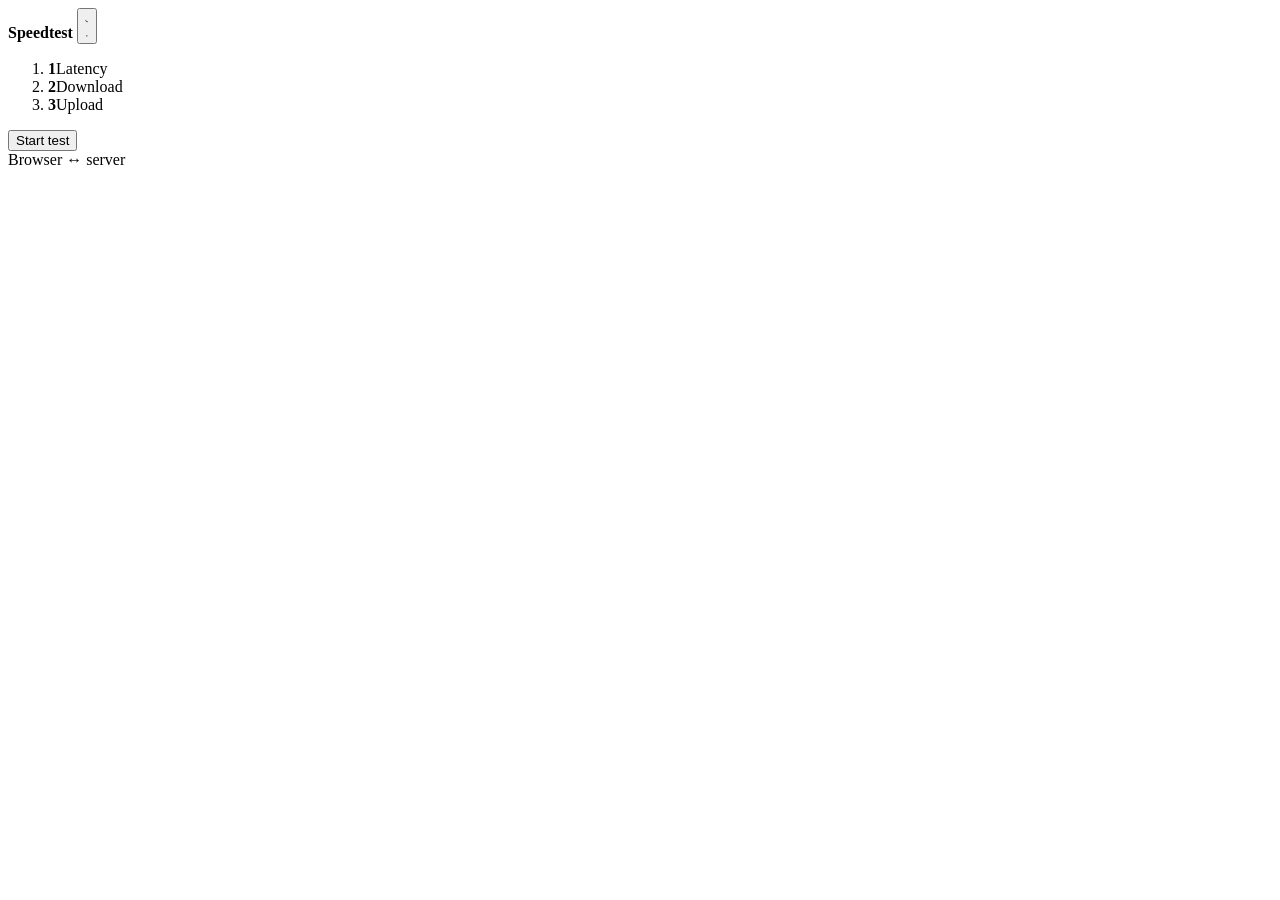
==== web/index.html @ 3033cddf "feat: add dependency-free speedtest service with web UI, iperf3 backend, and container workflow" ====
<!doctype html>
<html lang="en">
  <head>
    <meta charset="utf-8">
    <meta name="viewport" content="width=device-width,initial-scale=1">
    <meta name="color-scheme" content="dark light">
    <title>Speedtest</title>
    <link rel="stylesheet" href="/style.css?hash=__STYLE_HASH__">
  </head>
  <body>
    <main>
      <header>
        <strong>Speedtest</strong>
        <button class="theme" id="theme" type="button"
          aria-label="Switch color theme">
          <svg class="moon" viewBox="0 0 24 24" aria-hidden="true">
            <path
              d="M20.3 15.4A8.5 8.5 0 0 1 8.6 3.7 8.5 8.5 0 1 0 20.3 15.4Z" />
          </svg>
          <svg class="sun" viewBox="0 0 24 24" aria-hidden="true">
            <circle cx="12" cy="12" r="4" />
            <path
              d="M12 2v2M12 20v2M4.9 4.9l1.4 1.4M17.7 17.7l1.4 1.4M2 12h2M20 12h2M4.9 19.1l1.4-1.4M17.7 6.3l1.4-1.4" />
          </svg>
        </button>
      </header>
      <section class="test" aria-live="polite">
        <ol class="stages" aria-label="Test stages">
          <li id="stage-latency"><b>1</b><span>Latency</span></li>
          <li id="stage-download"><b>2</b><span>Download</span></li>
          <li id="stage-upload"><b>3</b><span>Upload</span></li>
        </ol>
        <div class="reading" id="reading" hidden>
          <div><strong id="speed">—</strong> <small id="unit">Mbps</small></div>
          <span id="phase">Ready</span>
        </div>
        <div class="progress" id="progress-track" aria-hidden="true" hidden>
          <i id="progress"></i>
        </div>
        <button id="start"><span>Start test</span></button>
        <div class="metrics" id="metrics" hidden>
          <article><span>Latency</span><div><strong id="latency">—</strong><small>ms</small></div></article>
          <article><span>Jitter</span><div><strong id="jitter">—</strong><small>ms</small></div></article>
          <article><span>Download</span><div><strong id="download">—</strong><small>Mbps</small></div></article>
          <article><span>Upload</span><div><strong id="upload">—</strong><small>Mbps</small></div></article>
        </div>
      </section>
      <footer><span>Browser ↔ server</span><span id="host"></span></footer>
    </main>
    <script src="/app.js?hash=__APP_HASH__" defer></script>
  </body>
</html>
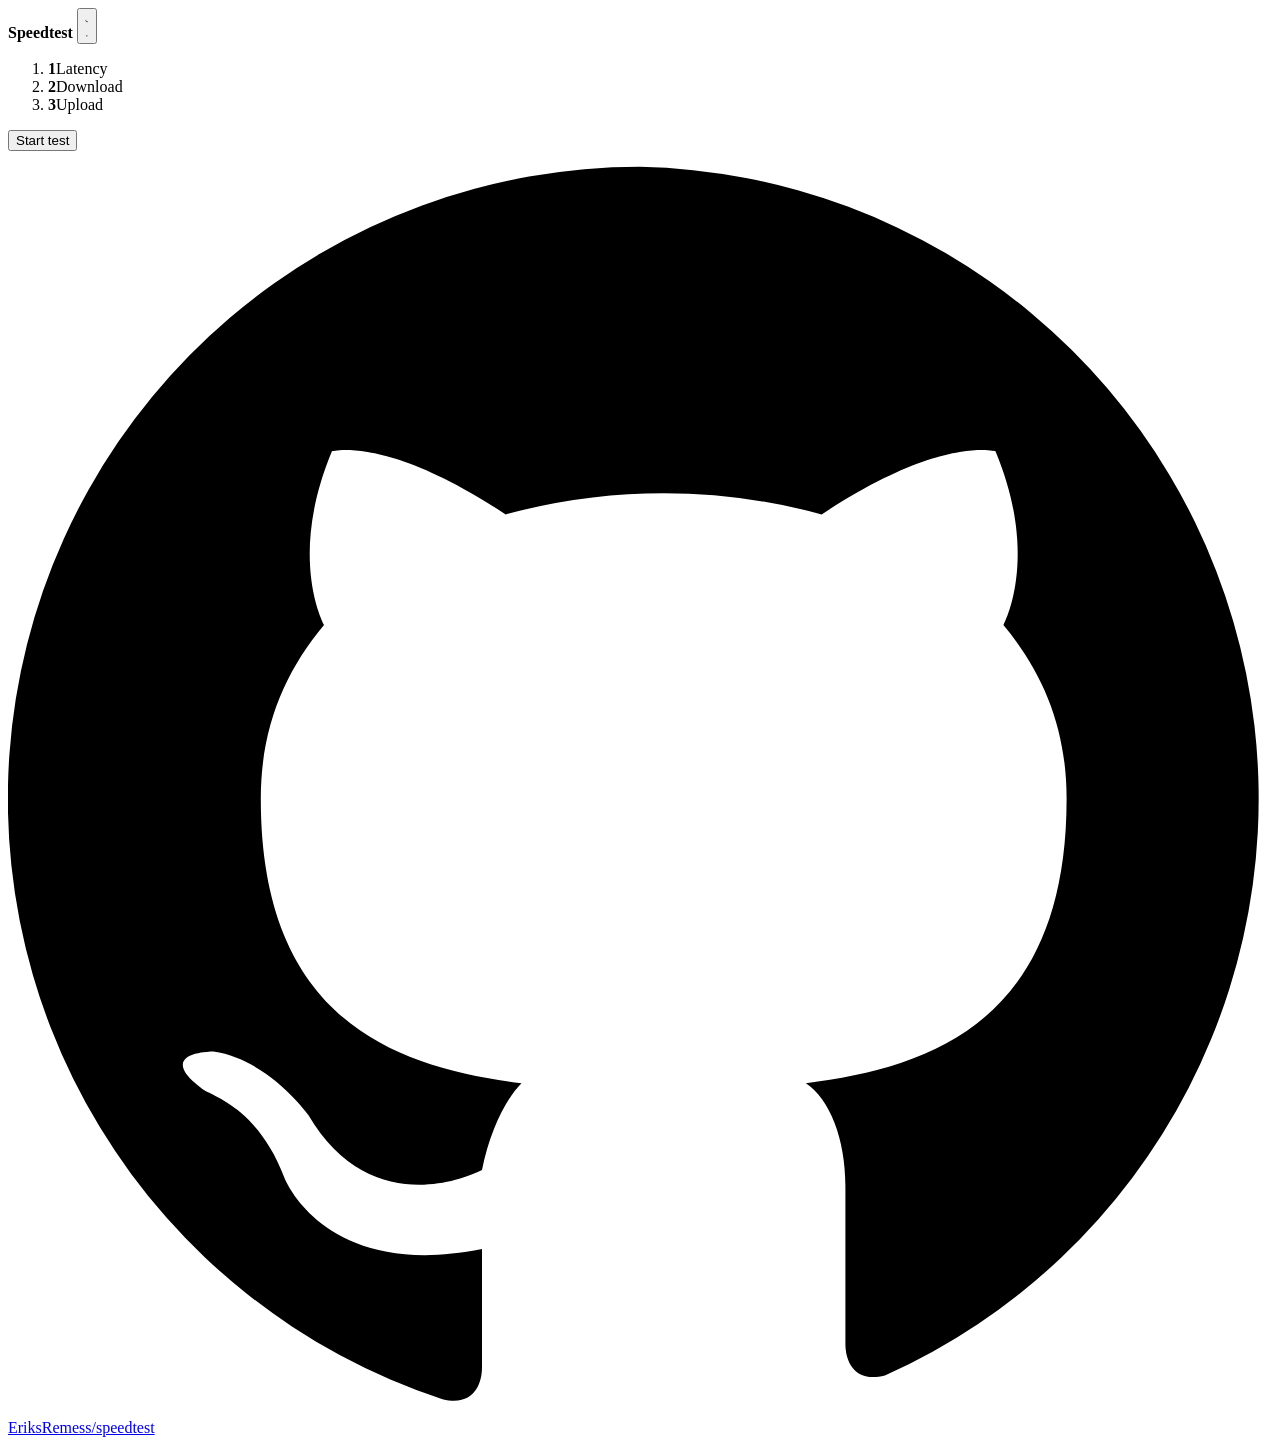
==== commit 5500a130: "feat(web): add GitHub source link to footer" ====
--- a/web/index.html
+++ b/web/index.html
@@ -45,7 +45,17 @@
           <article><span>Upload</span><div><strong id="upload">—</strong><small>Mbps</small></div></article>
         </div>
       </section>
-      <footer><span>Browser ↔ server</span><span id="host"></span></footer>
+      <footer>
+        <a class="source" href="https://github.com/EriksRemess/speedtest"
+          target="_blank" rel="noopener noreferrer">
+          <svg viewBox="0 0 16 16" aria-hidden="true">
+            <path
+              d="M8 .2a8 8 0 0 0-2.5 15.6c.4.1.5-.2.5-.4v-1.5c-2 .4-2.5-.9-2.5-.9-.3-.8-.8-1-1-1.1-.7-.5.1-.5.1-.5.7.1 1.2.8 1.2.8.7 1.2 1.8.9 2.2.7.1-.5.3-.9.5-1.1-1.6-.2-3.3-.8-3.3-3.6 0-.9.3-1.6.8-2.2-.1-.2-.4-1 .1-2.2 0 0 .7-.2 2.2.8a7.6 7.6 0 0 1 4 0c1.5-1 2.2-.8 2.2-.8.5 1.2.2 2 .1 2.2.5.6.8 1.3.8 2.2 0 2.8-1.7 3.4-3.3 3.6.3.2.5.7.5 1.3v2c0 .2.1.5.5.4A8 8 0 0 0 8 .2Z" />
+          </svg>
+          <span>EriksRemess/speedtest</span>
+        </a>
+        <span id="host"></span>
+      </footer>
     </main>
     <script src="/app.js?hash=__APP_HASH__" defer></script>
   </body>
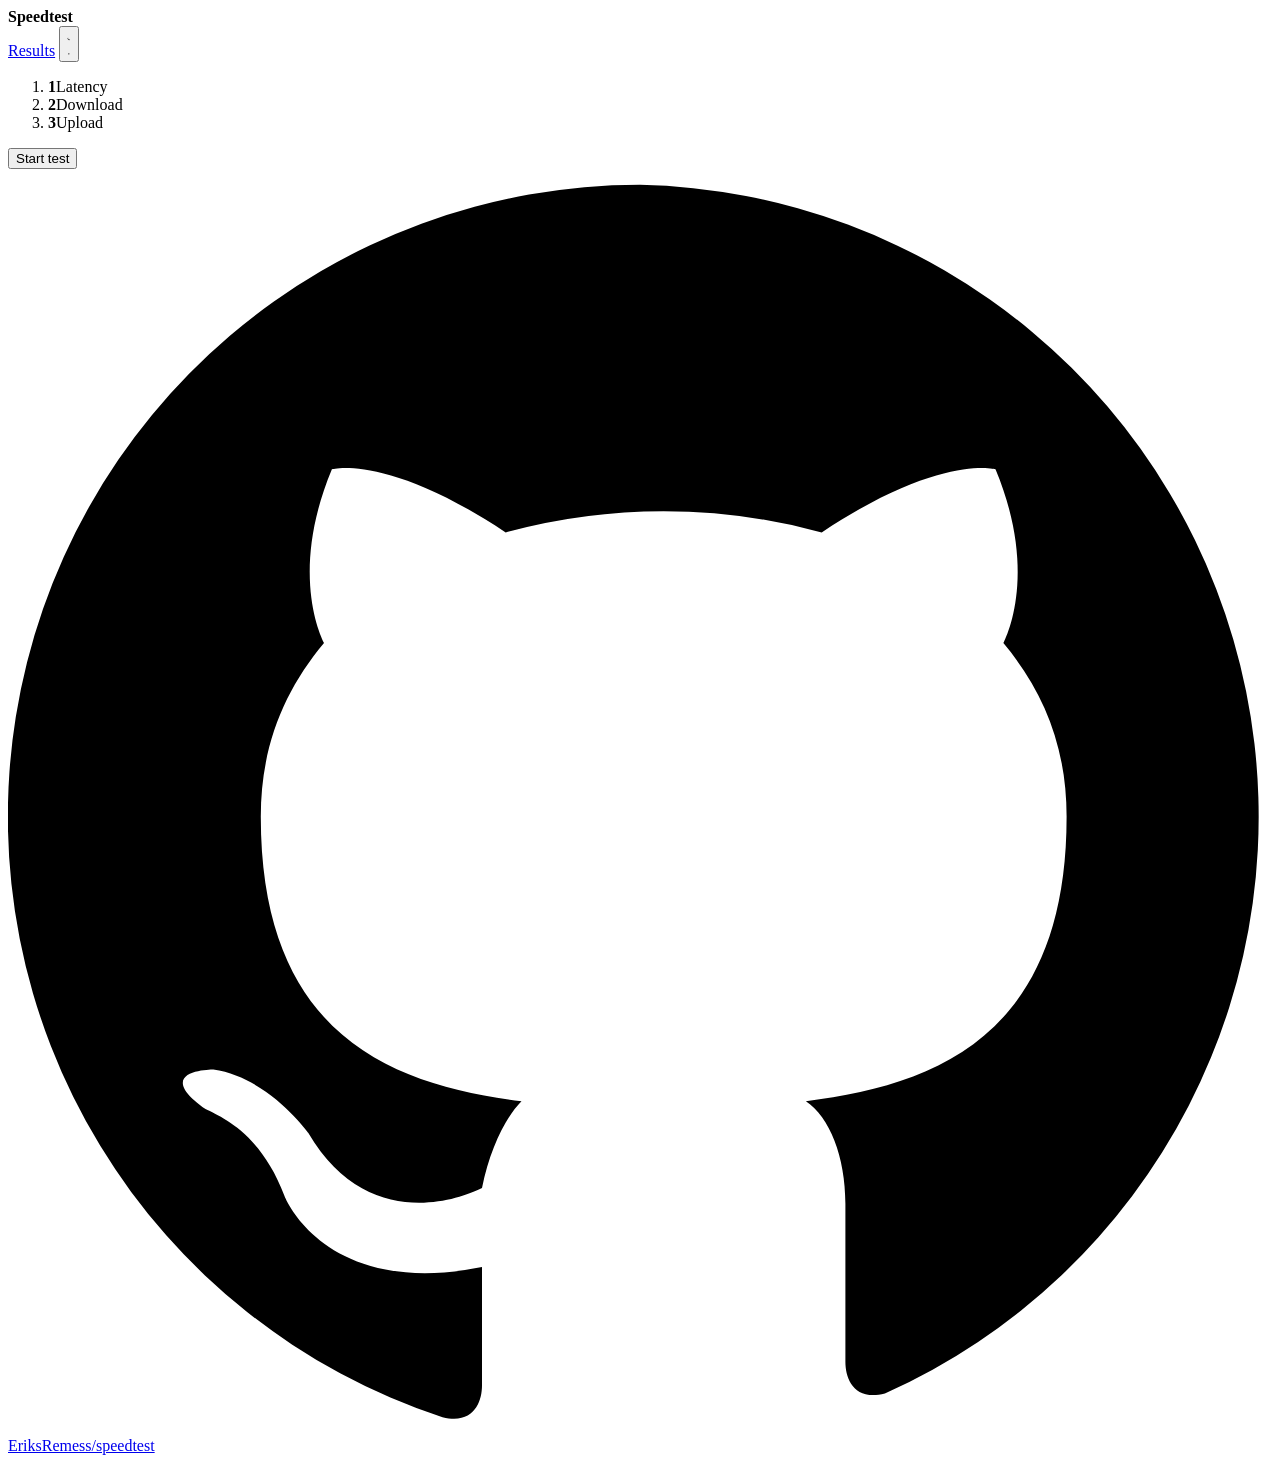
==== commit 84d9f818: "feat: add optional iperf mode with health endpoint and result actions" ====
--- a/web/index.html
+++ b/web/index.html
@@ -11,18 +11,21 @@
     <main>
       <header>
         <strong>Speedtest</strong>
-        <button class="theme" id="theme" type="button"
-          aria-label="Switch color theme">
-          <svg class="moon" viewBox="0 0 24 24" aria-hidden="true">
-            <path
-              d="M20.3 15.4A8.5 8.5 0 0 1 8.6 3.7 8.5 8.5 0 1 0 20.3 15.4Z" />
-          </svg>
-          <svg class="sun" viewBox="0 0 24 24" aria-hidden="true">
-            <circle cx="12" cy="12" r="4" />
-            <path
-              d="M12 2v2M12 20v2M4.9 4.9l1.4 1.4M17.7 17.7l1.4 1.4M2 12h2M20 12h2M4.9 19.1l1.4-1.4M17.7 6.3l1.4-1.4" />
-          </svg>
-        </button>
+        <nav class="header-actions" aria-label="Site controls">
+          <a class="header-link" href="/results">Results</a>
+          <button class="theme" id="theme" type="button"
+            aria-label="Switch color theme">
+            <svg class="moon" viewBox="0 0 24 24" aria-hidden="true">
+              <path
+                d="M20.3 15.4A8.5 8.5 0 0 1 8.6 3.7 8.5 8.5 0 1 0 20.3 15.4Z" />
+            </svg>
+            <svg class="sun" viewBox="0 0 24 24" aria-hidden="true">
+              <circle cx="12" cy="12" r="4" />
+              <path
+                d="M12 2v2M12 20v2M4.9 4.9l1.4 1.4M17.7 17.7l1.4 1.4M2 12h2M20 12h2M4.9 19.1l1.4-1.4M17.7 6.3l1.4-1.4" />
+            </svg>
+          </button>
+        </nav>
       </header>
       <section class="test" aria-live="polite">
         <ol class="stages" aria-label="Test stages">
@@ -44,6 +47,11 @@
           <article><span>Download</span><div><strong id="download">—</strong><small>Mbps</small></div></article>
           <article><span>Upload</span><div><strong id="upload">—</strong><small>Mbps</small></div></article>
         </div>
+        <div class="result-actions" id="result-actions" hidden>
+          <span id="upload-mode"></span>
+          <button class="secondary-button copy-result" id="copy-result"
+            type="button">Copy result</button>
+        </div>
       </section>
       <footer>
         <a class="source" href="https://github.com/EriksRemess/speedtest"
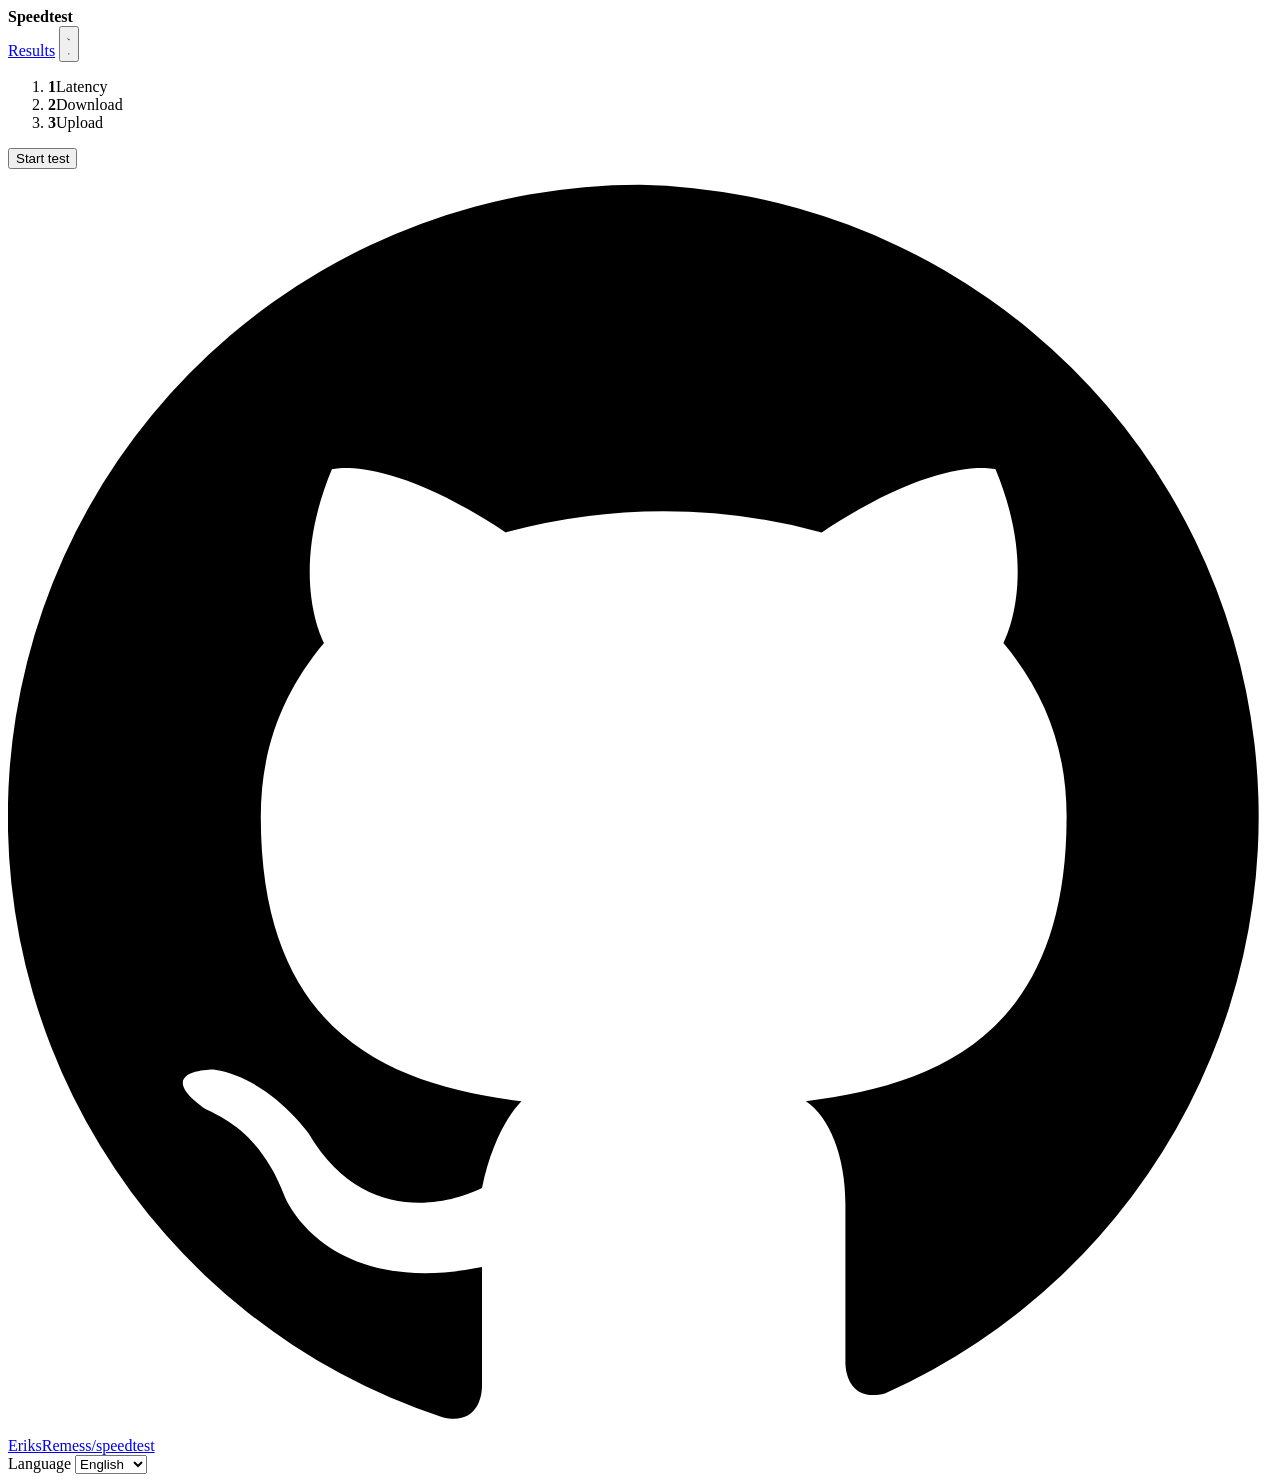
==== commit b488df20: "feat: add i18n, speed charts, and responsive results UI" ====
--- a/web/index.html
+++ b/web/index.html
@@ -4,15 +4,17 @@
     <meta charset="utf-8">
     <meta name="viewport" content="width=device-width,initial-scale=1">
     <meta name="color-scheme" content="dark light">
-    <title>Speedtest</title>
+    <title data-i18n="page.testTitle">Speedtest</title>
     <link rel="stylesheet" href="/style.css?hash=__STYLE_HASH__">
   </head>
   <body>
     <main>
       <header>
         <strong>Speedtest</strong>
-        <nav class="header-actions" aria-label="Site controls">
-          <a class="header-link" href="/results">Results</a>
+        <nav class="header-actions" aria-label="Site controls"
+          data-i18n-aria-label="nav.controls">
+          <a class="header-link" href="/results"
+            data-i18n="nav.results">Results</a>
           <button class="theme" id="theme" type="button"
             aria-label="Switch color theme">
             <svg class="moon" viewBox="0 0 24 24" aria-hidden="true">
@@ -28,29 +30,34 @@
         </nav>
       </header>
       <section class="test" aria-live="polite">
-        <ol class="stages" aria-label="Test stages">
-          <li id="stage-latency"><b>1</b><span>Latency</span></li>
-          <li id="stage-download"><b>2</b><span>Download</span></li>
-          <li id="stage-upload"><b>3</b><span>Upload</span></li>
+        <ol class="stages" aria-label="Test stages"
+          data-i18n-aria-label="test.stages">
+          <li id="stage-latency"><b>1</b><span
+              data-i18n="metric.latency">Latency</span></li>
+          <li id="stage-download"><b>2</b><span
+              data-i18n="metric.download">Download</span></li>
+          <li id="stage-upload"><b>3</b><span
+              data-i18n="metric.upload">Upload</span></li>
         </ol>
         <div class="reading" id="reading" hidden>
           <div><strong id="speed">—</strong> <small id="unit">Mbps</small></div>
-          <span id="phase">Ready</span>
+          <span id="phase" data-i18n="status.ready">Ready</span>
         </div>
         <div class="progress" id="progress-track" aria-hidden="true" hidden>
           <i id="progress"></i>
         </div>
-        <button id="start"><span>Start test</span></button>
+        <button id="start"><span data-i18n="test.start">Start test</span></button>
         <div class="metrics" id="metrics" hidden>
-          <article><span>Latency</span><div><strong id="latency">—</strong><small>ms</small></div></article>
-          <article><span>Jitter</span><div><strong id="jitter">—</strong><small>ms</small></div></article>
-          <article><span>Download</span><div><strong id="download">—</strong><small>Mbps</small></div></article>
-          <article><span>Upload</span><div><strong id="upload">—</strong><small>Mbps</small></div></article>
+          <article><span data-i18n="metric.latency">Latency</span><div><strong id="latency">—</strong><small>ms</small></div></article>
+          <article><span data-i18n="metric.jitter">Jitter</span><div><strong id="jitter">—</strong><small>ms</small></div></article>
+          <article><span data-i18n="metric.download">Download</span><div><strong id="download">—</strong><small id="download-unit">Mbps</small></div></article>
+          <article><span data-i18n="metric.upload">Upload</span><div><strong id="upload">—</strong><small id="upload-unit">Mbps</small></div></article>
         </div>
+        <section class="result-chart" id="result-chart" hidden></section>
         <div class="result-actions" id="result-actions" hidden>
           <span id="upload-mode"></span>
           <button class="secondary-button copy-result" id="copy-result"
-            type="button">Copy result</button>
+            type="button" data-i18n="copy.result">Copy result</button>
         </div>
       </section>
       <footer>
@@ -62,9 +69,22 @@
           </svg>
           <span>EriksRemess/speedtest</span>
         </a>
-        <span id="host"></span>
+        <div class="footer-meta">
+          <span id="host"></span>
+          <label class="language-selector">
+            <span class="visually-hidden" data-i18n="language.label">Language</span>
+            <select id="language" data-i18n-aria-label="language.label">
+              <option value="en" lang="en">English</option>
+              <option value="lv" lang="lv">Latviešu</option>
+            </select>
+          </label>
+        </div>
       </footer>
     </main>
+    <script src="/locales/en.js?hash=__LOCALE_EN_HASH__" defer></script>
+    <script src="/locales/lv.js?hash=__LOCALE_LV_HASH__" defer></script>
+    <script src="/i18n.js?hash=__I18N_HASH__" defer></script>
+    <script src="/chart.js?hash=__CHART_HASH__" defer></script>
     <script src="/app.js?hash=__APP_HASH__" defer></script>
   </body>
 </html>
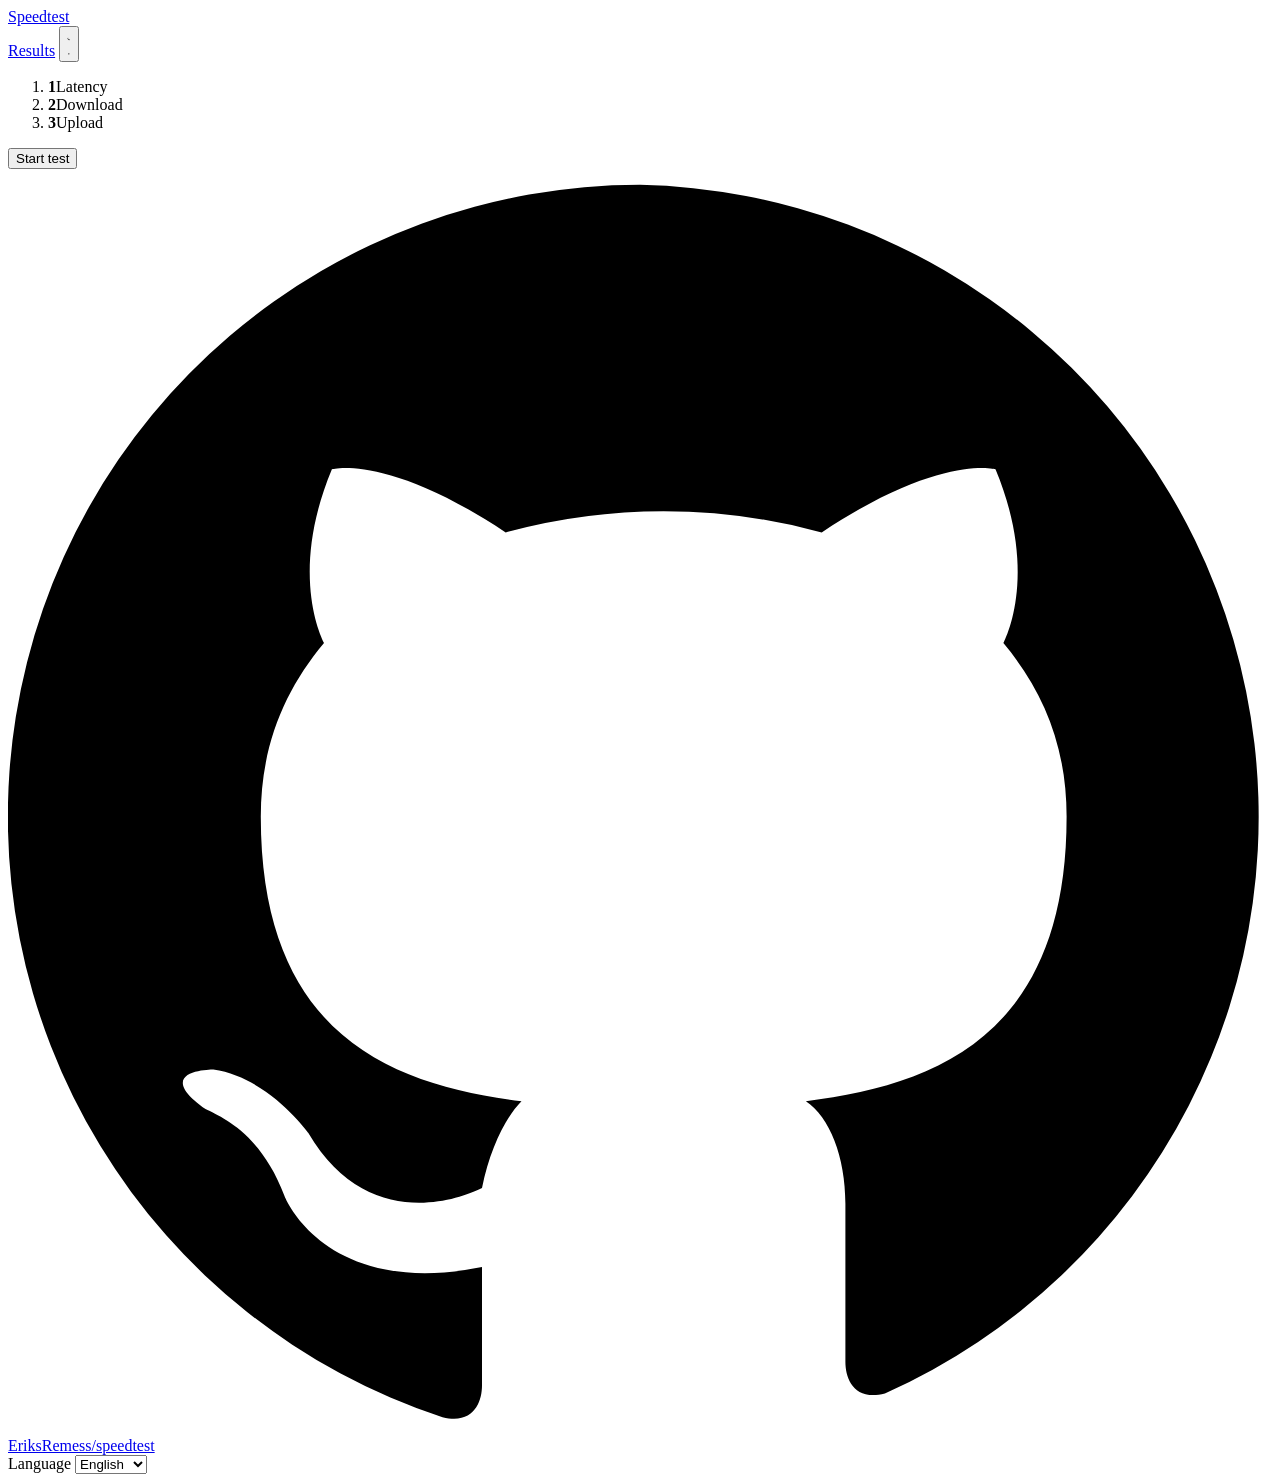
==== commit 2c48d249: "feat(web): improve mobile safe-area layout and branding" ====
--- a/web/index.html
+++ b/web/index.html
@@ -2,7 +2,8 @@
 <html lang="en">
   <head>
     <meta charset="utf-8">
-    <meta name="viewport" content="width=device-width,initial-scale=1">
+    <meta name="viewport"
+      content="width=device-width,initial-scale=1,viewport-fit=cover">
     <meta name="color-scheme" content="dark light">
     <title data-i18n="page.testTitle">Speedtest</title>
     <link rel="stylesheet" href="/style.css?hash=__STYLE_HASH__">
@@ -10,7 +11,7 @@
   <body>
     <main>
       <header>
-        <strong>Speedtest</strong>
+        <a class="brand" href="/">Speedtest</a>
         <nav class="header-actions" aria-label="Site controls"
           data-i18n-aria-label="nav.controls">
           <a class="header-link" href="/results"
